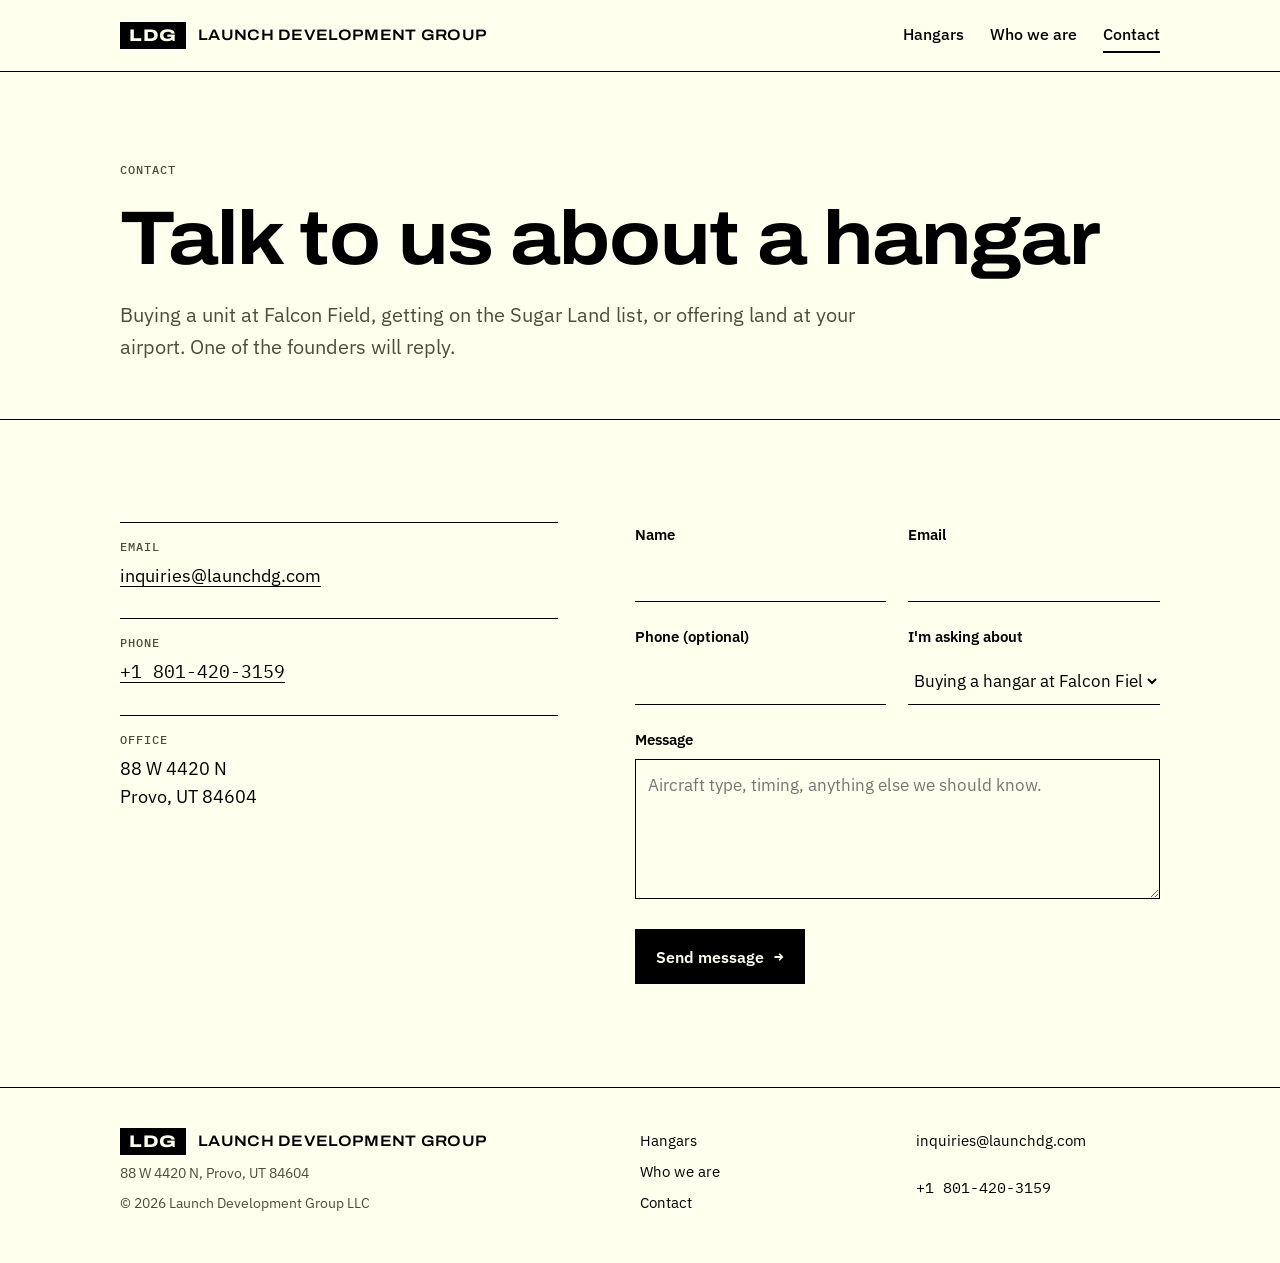
==== contact.html @ 59b8c239 "Build new multi-page launchdg.com site Separate Home, Hangars, Who We Are and Contact pages in LDG's" ====
<!doctype html>
<html lang="en">
<head>
<meta charset="utf-8">
<meta name="viewport" content="width=device-width, initial-scale=1, viewport-fit=cover">
<title>Contact · Launch Development Group</title>
<meta name="description" content="Contact Launch Development Group about buying or leasing a hangar, or about a development at your airport.">
<link rel="preconnect" href="https://fonts.googleapis.com">
<link rel="preconnect" href="https://fonts.gstatic.com" crossorigin>
<link rel="stylesheet" href="https://fonts.googleapis.com/css2?family=Archivo:wdth,wght@100..125,400..800&family=IBM+Plex+Mono:wght@400;500&family=IBM+Plex+Sans:wght@400;500;600&display=swap">
<link rel="stylesheet" href="assets/site.css">
</head>
<body>

<header class="site-header">
  <div class="wrap">
    <a class="brand" href="index.html" aria-label="Launch Development Group, home">
      <span class="brand-mark">LDG</span>
      <span class="brand-name">Launch Development Group</span>
    </a>
    <nav class="site-nav" aria-label="Main">
      <a href="hangars.html">Hangars</a>
      <a href="who-we-are.html">Who we are</a>
      <a href="contact.html" aria-current="page">Contact</a>
    </nav>
  </div>
</header>

<main>
  <section class="page-head">
    <div class="wrap stack">
      <span class="label">Contact</span>
      <h1>Talk to us about a hangar</h1>
      <p class="lede">Buying a unit at Falcon Field, getting on the Sugar Land list, or offering land at your airport. One of the founders will reply.</p>
    </div>
  </section>

  <section class="section">
    <div class="wrap split">
      <div class="contact-list">
        <div>
          <span class="label">Email</span>
          <p><a href="mailto:inquiries@launchdg.com">inquiries@launchdg.com</a></p>
        </div>
        <div>
          <span class="label">Phone</span>
          <p class="num"><a href="tel:+18014203159">+1 801-420-3159</a></p>
        </div>
        <div>
          <span class="label">Office</span>
          <p>88 W 4420 N<br>Provo, UT 84604</p>
        </div>
      </div>

      <form class="form" id="contact-form" novalidate>
        <div class="row-2">
          <div class="field">
            <label for="cf-name">Name</label>
            <input id="cf-name" name="name" autocomplete="name" required>
          </div>
          <div class="field">
            <label for="cf-email">Email</label>
            <input id="cf-email" name="email" type="email" autocomplete="email" required>
          </div>
        </div>
        <div class="row-2">
          <div class="field">
            <label for="cf-phone">Phone (optional)</label>
            <input id="cf-phone" name="phone" type="tel" autocomplete="tel">
          </div>
          <div class="field">
            <label for="cf-topic">I'm asking about</label>
            <select id="cf-topic" name="topic">
              <option>Buying a hangar at Falcon Field</option>
              <option>Sugar Land updates</option>
              <option>Development at my airport</option>
              <option>Investing</option>
              <option>Something else</option>
            </select>
          </div>
        </div>
        <div class="field">
          <label for="cf-msg">Message</label>
          <textarea id="cf-msg" name="message" placeholder="Aircraft type, timing, anything else we should know."></textarea>
        </div>
        <div class="actions">
          <button class="btn" type="submit">Send message <span class="arrow" aria-hidden="true">→</span></button>
        </div>
        <p class="form-msg" id="cf-status" hidden></p>
      </form>
    </div>
  </section>
</main>

<footer class="site-footer">
  <div class="wrap">
    <div class="stack">
      <a class="brand" href="index.html"><span class="brand-mark">LDG</span><span class="brand-name">Launch Development Group</span></a>
      <p class="fine">88 W 4420 N, Provo, UT 84604</p>
      <p class="fine">© 2026 Launch Development Group LLC</p>
    </div>
    <nav aria-label="Footer">
      <a href="hangars.html">Hangars</a>
      <a href="who-we-are.html">Who we are</a>
      <a href="contact.html">Contact</a>
    </nav>
    <div class="stack">
      <p>inquiries@launchdg.com</p>
      <p class="num">+1 801-420-3159</p>
    </div>
  </div>
</footer>

<script>
  // Opens the visitor's email app with the message filled in.
  // Swap for a form service (Formspree, Resend) when one is set up.
  document.getElementById('contact-form').addEventListener('submit', function (e) {
    e.preventDefault();
    var f = e.target, status = document.getElementById('cf-status');
    if (!f.name.value.trim() || !f.email.checkValidity() || !f.email.value) {
      status.textContent = 'Add your name and a valid email address so we can reply.';
      status.hidden = false;
      return;
    }
    var body = [f.message.value, '', f.name.value, f.email.value, f.phone.value].join('\n');
    var href = 'mailto:inquiries@launchdg.com?subject=' + encodeURIComponent(f.topic.value) +
      '&body=' + encodeURIComponent(body);
    status.textContent = 'Your email app should open with this message. If it doesn\'t, write to inquiries@launchdg.com.';
    status.hidden = false;
    window.location.href = href;
  });
</script>
</body>
</html>
---- assets/site.css ----
/* Layout: one 1120px column, left-aligned type, hairline rules between sections,
   black bands for the moments that ask for action. Brand colors are LDG's own
   cream (#FFFFEE) and black; everything else is derived from those two. */
:root {
  --paper: #ffffee;
  --paper-2: #f3f3d9;
  --ink: #000000;
  --ink-2: #4d4c3d;
  --rule: #cfcfb4;
  --display: "Archivo", "Helvetica Neue", Arial, sans-serif;
  --body: "IBM Plex Sans", "Helvetica Neue", Arial, sans-serif;
  --mono: "IBM Plex Mono", ui-monospace, Menlo, Consolas, monospace;
  --wrap: 1120px;
  --gutter: clamp(16px, 4vw, 40px);
  color-scheme: light;
}

*, *::before, *::after { box-sizing: border-box; }
html { -webkit-text-size-adjust: 100%; }
body {
  margin: 0;
  background: var(--paper);
  color: var(--ink);
  font-family: var(--body);
  font-size: 1.0625rem;
  line-height: 1.6;
  -webkit-font-smoothing: antialiased;
}
img, svg { max-width: 100%; display: block; }
a { color: inherit; text-underline-offset: 0.2em; text-decoration-thickness: 1px; }
a:hover { text-decoration-thickness: 2px; }
:focus-visible { outline: 2px solid var(--ink); outline-offset: 3px; }

.wrap { max-width: var(--wrap); margin-inline: auto; padding-inline: var(--gutter); }

/* ---------- type ---------- */
h1, h2, h3 {
  font-family: var(--display);
  font-stretch: 112%;
  font-weight: 700;
  line-height: 1.05;
  letter-spacing: -0.015em;
  margin: 0;
  text-wrap: balance;
}
h1 { font-size: clamp(2.4rem, 6.2vw, 4.75rem); }
h2 { font-size: clamp(1.75rem, 3.6vw, 2.75rem); }
h3 { font-size: 1.25rem; font-stretch: 105%; letter-spacing: 0; }
p { margin: 0; max-width: 62ch; }
.lede { font-size: clamp(1.125rem, 1.6vw, 1.3rem); line-height: 1.55; color: var(--ink-2); }
.label {
  font-family: var(--mono);
  font-size: 0.75rem;
  font-weight: 500;
  letter-spacing: 0.08em;
  text-transform: uppercase;
  color: var(--ink-2);
}
.num { font-family: var(--mono); font-variant-numeric: tabular-nums; }

/* ---------- header ---------- */
.site-header { border-bottom: 1px solid var(--ink); }
.site-header .wrap {
  display: flex; align-items: center; justify-content: space-between;
  gap: 16px 32px; flex-wrap: wrap; padding-block: 18px;
}
.brand { display: flex; align-items: center; gap: 12px; text-decoration: none; }
.brand-mark {
  font-family: var(--display); font-stretch: 125%; font-weight: 800;
  font-size: 1.05rem; letter-spacing: 0.04em;
  background: var(--ink); color: var(--paper);
  padding: 6px 9px 5px; line-height: 1;
}
.brand-name {
  font-family: var(--display); font-stretch: 112%; font-weight: 600;
  font-size: 0.95rem; letter-spacing: 0.02em; text-transform: uppercase;
}
.site-nav { display: flex; gap: 6px 26px; flex-wrap: wrap; }
.site-nav a {
  text-decoration: none; font-weight: 500; font-size: 0.98rem;
  padding-block: 4px; border-bottom: 2px solid transparent;
}
.site-nav a:hover { border-bottom-color: var(--rule); }
.site-nav a[aria-current="page"] { border-bottom-color: var(--ink); }

/* ---------- sections ---------- */
.section { padding-block: clamp(56px, 8vw, 104px); border-bottom: 1px solid var(--rule); }
.section:last-of-type { border-bottom: 0; }
.section-head { display: grid; gap: 14px; margin-bottom: clamp(32px, 4vw, 52px); }
.split {
  display: grid; gap: 40px clamp(32px, 6vw, 88px);
  grid-template-columns: minmax(0, 5fr) minmax(0, 6fr); align-items: start;
}
.split > * { min-width: 0; }
.stack { display: grid; gap: 18px; }

.page-head { padding-block: clamp(48px, 7vw, 88px) clamp(36px, 5vw, 56px); border-bottom: 1px solid var(--ink); }
.page-head .stack { gap: 20px; }

/* ---------- hero ---------- */
.hero { padding-block: clamp(48px, 7vw, 96px) clamp(40px, 5vw, 64px); border-bottom: 1px solid var(--ink); }
.hero .split { align-items: end; grid-template-columns: minmax(0, 1fr) minmax(0, 1fr); }
.hero-copy { display: grid; gap: 24px; }
.actions { display: flex; gap: 12px; flex-wrap: wrap; margin-top: 8px; }

.btn {
  display: inline-flex; align-items: center; gap: 10px;
  font-family: var(--body); font-weight: 600; font-size: 1rem;
  padding: 13px 20px; text-decoration: none; border: 1.5px solid var(--ink);
  background: var(--ink); color: var(--paper); cursor: pointer;
}
.btn:hover { background: var(--paper); color: var(--ink); }
.btn.ghost { background: transparent; color: var(--ink); }
.btn.ghost:hover { background: var(--ink); color: var(--paper); }
.btn .arrow { font-family: var(--mono); }

/* ---------- drawing ---------- */
.drawing { margin: 0; display: grid; gap: 10px; }
.drawing svg { width: 100%; height: auto; }
.drawing svg .ln { stroke: var(--ink); fill: none; stroke-width: 1.5; }
.drawing svg .fl { fill: var(--paper); stroke: var(--ink); stroke-width: 1.5; }
.drawing svg .gl { fill: var(--paper-2); stroke: var(--ink); stroke-width: 1; }
.drawing svg .thin { stroke: var(--ink); stroke-width: 0.75; fill: none; }
.drawing svg .dim { stroke: var(--ink-2); stroke-width: 0.75; fill: none; }
.drawing svg text { font-family: var(--mono); font-size: 11px; fill: var(--ink-2); letter-spacing: 0.04em; }
.drawing figcaption { border-top: 1px solid var(--ink); padding-top: 10px; display: flex; justify-content: space-between; gap: 8px 16px; flex-wrap: wrap; }

/* ---------- airfield board (project list) ---------- */
.board { border-top: 1.5px solid var(--ink); }
.board-row {
  display: grid; align-items: baseline; gap: 6px 28px;
  grid-template-columns: 7.5rem minmax(0, 1fr) minmax(0, 1fr) 13rem;
  padding-block: 22px; border-bottom: 1px solid var(--rule);
  text-decoration: none;
}
a.board-row:hover { background: var(--paper-2); }
.board-row > * { min-width: 0; }
.board-code { font-family: var(--display); font-stretch: 125%; font-weight: 800; font-size: 2rem; line-height: 1; letter-spacing: 0.02em; }
.board-place { font-weight: 600; }
.board-place span { display: block; font-weight: 400; color: var(--ink-2); font-size: 0.95rem; }
.board-scope { color: var(--ink-2); }
.status { font-family: var(--mono); font-size: 0.8rem; letter-spacing: 0.04em; text-transform: uppercase; display: inline-flex; align-items: center; gap: 8px; }
.status::before { content: ""; width: 9px; height: 9px; border: 1.5px solid var(--ink); flex: none; }
.status.done::before { background: var(--ink); }
.status.active::before { background: linear-gradient(90deg, var(--ink) 50%, transparent 50%); }

/* ---------- lists ---------- */
.ticks { list-style: none; margin: 0; padding: 0; border-top: 1px solid var(--ink); counter-reset: tick; }
.ticks li { padding: 14px 0; border-bottom: 1px solid var(--rule); display: grid; grid-template-columns: 2.25rem minmax(0, 1fr); gap: 12px; }
.ticks li { counter-increment: tick; }
.ticks li::before { content: counter(tick, decimal-leading-zero); font-family: var(--mono); font-size: 0.8rem; color: var(--ink-2); padding-top: 0.25em; }
.ticks.plain li { grid-template-columns: minmax(0, 1fr); }
.ticks.plain li::before { content: none; }

.facts { display: grid; gap: 0; border-top: 1px solid var(--ink); }
.facts p { max-width: none; padding-block: 16px; border-bottom: 1px solid var(--rule); }
.facts strong { font-family: var(--mono); font-weight: 500; }

/* ---------- spec sheet ---------- */
.spec { width: 100%; border-collapse: collapse; font-size: 0.98rem; }
.spec th, .spec td { text-align: left; padding: 11px 0; border-bottom: 1px solid var(--rule); vertical-align: top; }
.spec th { font-weight: 400; color: var(--ink-2); width: 46%; padding-right: 16px; }
.spec td { font-family: var(--mono); font-variant-numeric: tabular-nums; font-size: 0.92rem; }
.spec caption { text-align: left; padding-bottom: 12px; border-bottom: 1.5px solid var(--ink); }
.spec-pair { display: grid; grid-template-columns: repeat(2, minmax(0, 1fr)); gap: 40px; }
.note { font-size: 0.9rem; color: var(--ink-2); }

.project { display: grid; gap: 32px; }
.project-meta { display: flex; gap: 10px 28px; flex-wrap: wrap; }

/* ---------- people ---------- */
.people { display: grid; grid-template-columns: repeat(2, minmax(0, 1fr)); gap: 56px 48px; }
.person { display: grid; grid-template-columns: 120px minmax(0, 1fr); gap: 24px; align-items: start; }
.portrait {
  width: 120px; aspect-ratio: 4 / 5; max-width: 100%;
  background: var(--paper-2); border: 1px solid var(--ink);
  display: grid; place-items: center;
  font-family: var(--display); font-stretch: 125%; font-weight: 800; font-size: 1.6rem;
}
.portrait img { width: 100%; height: 100%; object-fit: cover; }
.person .stack { gap: 10px; }
.person h3 { font-size: 1.4rem; }
.partners { display: grid; grid-template-columns: repeat(3, minmax(0, 1fr)); gap: 32px; border-top: 1px solid var(--ink); padding-top: 28px; }
.partners > div { display: grid; gap: 8px; align-content: start; }

/* ---------- band ---------- */
.band { background: var(--ink); color: var(--paper); padding-block: clamp(56px, 7vw, 88px); }
.band .label { color: var(--rule); }
.band .lede { color: var(--rule); }
.band .btn { background: var(--paper); color: var(--ink); border-color: var(--paper); }
.band .btn:hover { background: transparent; color: var(--paper); }
.band-inner { display: flex; justify-content: space-between; align-items: end; gap: 32px; flex-wrap: wrap; }
.band-inner .stack { max-width: 40rem; }

/* ---------- contact ---------- */
.form { display: grid; gap: 22px; }
.field { display: grid; gap: 8px; }
.field label { font-weight: 600; font-size: 0.95rem; }
.field input, .field select, .field textarea {
  font: inherit; color: var(--ink); background: var(--paper);
  border: 0; border-bottom: 1.5px solid var(--ink); padding: 10px 2px; width: 100%; border-radius: 0;
}
.field textarea { min-height: 140px; resize: vertical; border: 1.5px solid var(--ink); padding: 12px; }
.field input:focus, .field select:focus, .field textarea:focus { outline: none; background: var(--paper-2); }
.row-2 { display: grid; grid-template-columns: repeat(2, minmax(0, 1fr)); gap: 22px; }
.form-msg { font-size: 0.95rem; border-left: 3px solid var(--ink); padding: 4px 0 4px 14px; }
.contact-list { display: grid; gap: 28px; }
.contact-list > div { display: grid; gap: 6px; border-top: 1px solid var(--ink); padding-top: 14px; }
.contact-list p { font-size: 1.1rem; }

/* ---------- footer ---------- */
.site-footer { border-top: 1.5px solid var(--ink); padding-block: 40px 48px; font-size: 0.95rem; }
.site-footer .wrap { display: grid; grid-template-columns: 2fr 1fr 1fr; gap: 32px; }
.site-footer .stack { gap: 8px; }
.site-footer nav { display: grid; gap: 6px; }
.site-footer nav a { text-decoration: none; }
.site-footer nav a:hover { text-decoration: underline; }
.fine { color: var(--ink-2); font-size: 0.85rem; }

/* ---------- responsive ---------- */
@media (max-width: 900px) {
  .split, .hero .split { grid-template-columns: minmax(0, 1fr); }
  .board-row { grid-template-columns: 5.5rem minmax(0, 1fr); }
  .board-scope, .board-row .status { grid-column: 2; }
  .people { grid-template-columns: minmax(0, 1fr); }
  .partners { grid-template-columns: minmax(0, 1fr); }
  .spec-pair { grid-template-columns: minmax(0, 1fr); }
  .site-footer .wrap { grid-template-columns: minmax(0, 1fr) minmax(0, 1fr); }
  .site-footer .wrap > :first-child { grid-column: 1 / -1; }
}
@media (max-width: 520px) {
  .brand-name { display: none; }
  .person { grid-template-columns: 88px minmax(0, 1fr); gap: 18px; }
  .portrait { width: 88px; font-size: 1.2rem; }
  .row-2 { grid-template-columns: minmax(0, 1fr); }
  .board-code { font-size: 1.5rem; }
}
@media (prefers-reduced-motion: no-preference) {
  .btn, .site-nav a, a.board-row { transition: background-color .15s, color .15s, border-color .15s; }
}
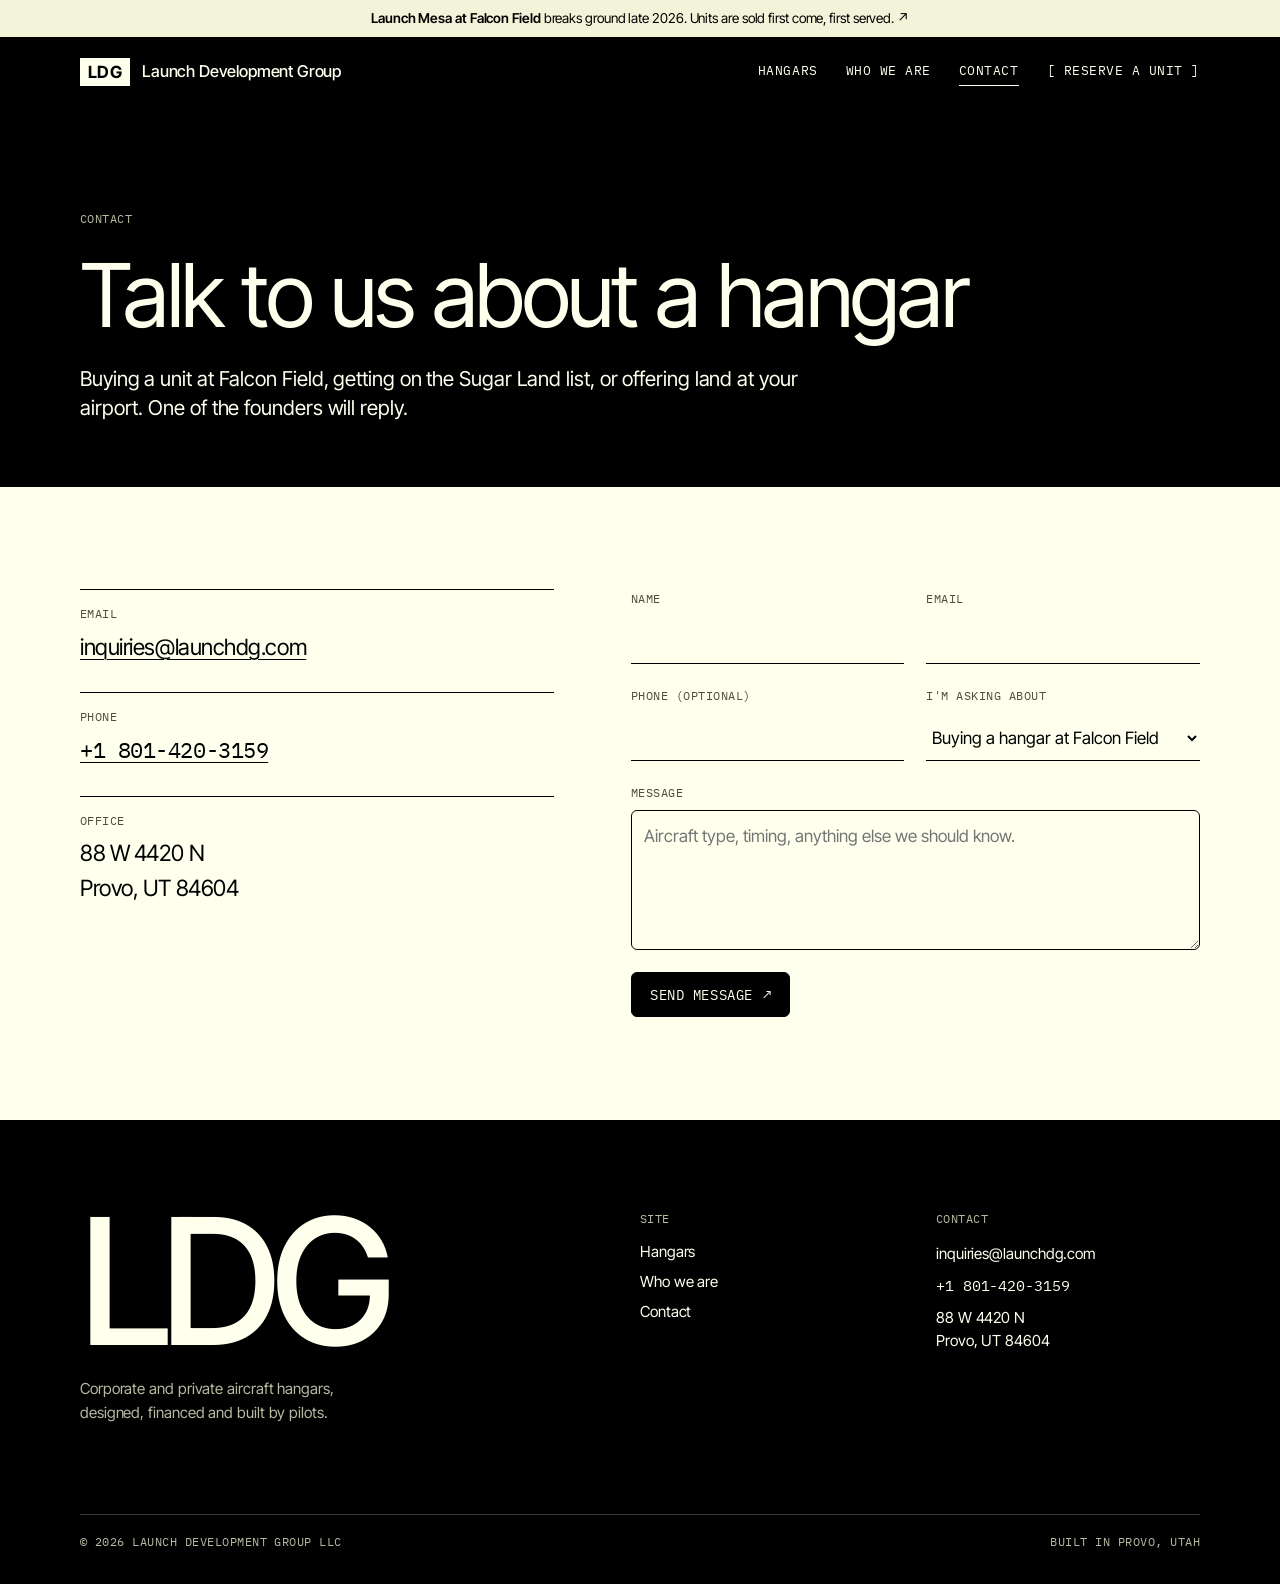
==== commit f0d12e03: "Restyle site after 47g.org's design language Black hero, page heads and footer; light, tightly track" ====
--- a/contact.html
+++ b/contact.html
@@ -7,10 +7,14 @@
 <meta name="description" content="Contact Launch Development Group about buying or leasing a hangar, or about a development at your airport.">
 <link rel="preconnect" href="https://fonts.googleapis.com">
 <link rel="preconnect" href="https://fonts.gstatic.com" crossorigin>
-<link rel="stylesheet" href="https://fonts.googleapis.com/css2?family=Archivo:wdth,wght@100..125,400..800&family=IBM+Plex+Mono:wght@400;500&family=IBM+Plex+Sans:wght@400;500;600&display=swap">
+<link rel="stylesheet" href="https://fonts.googleapis.com/css2?family=IBM+Plex+Mono:wght@400;500&family=Inter+Tight:wght@400;500;600;700&display=swap">
 <link rel="stylesheet" href="assets/site.css">
 </head>
 <body>
+
+<div class="notice">
+  <a href="hangars.html#mesa"><strong>Launch Mesa at Falcon Field</strong> breaks ground late 2026. Units are sold first come, first served. <span aria-hidden="true">↗</span></a>
+</div>
 
 <header class="site-header">
   <div class="wrap">
@@ -22,6 +26,7 @@
       <a href="hangars.html">Hangars</a>
       <a href="who-we-are.html">Who we are</a>
       <a href="contact.html" aria-current="page">Contact</a>
+      <a class="nav-cta" href="contact.html">Reserve a unit</a>
     </nav>
   </div>
 </header>
@@ -84,7 +89,7 @@
           <textarea id="cf-msg" name="message" placeholder="Aircraft type, timing, anything else we should know."></textarea>
         </div>
         <div class="actions">
-          <button class="btn" type="submit">Send message <span class="arrow" aria-hidden="true">→</span></button>
+          <button class="btn" type="submit">Send message <span class="arrow" aria-hidden="true">↗</span></button>
         </div>
         <p class="form-msg" id="cf-status" hidden></p>
       </form>
@@ -94,19 +99,27 @@
 
 <footer class="site-footer">
   <div class="wrap">
-    <div class="stack">
-      <a class="brand" href="index.html"><span class="brand-mark">LDG</span><span class="brand-name">Launch Development Group</span></a>
-      <p class="fine">88 W 4420 N, Provo, UT 84604</p>
-      <p class="fine">© 2026 Launch Development Group LLC</p>
+    <div class="footer-top">
+      <div>
+        <a class="wordmark" href="index.html" aria-label="Launch Development Group, home">LDG</a>
+        <p class="footer-tag">Corporate and private aircraft hangars, designed, financed and built by pilots.</p>
+      </div>
+      <nav aria-label="Footer">
+        <span class="label">Site</span>
+        <a href="hangars.html">Hangars</a>
+        <a href="who-we-are.html">Who we are</a>
+        <a href="contact.html">Contact</a>
+      </nav>
+      <div class="stack">
+        <span class="label">Contact</span>
+        <a href="mailto:inquiries@launchdg.com">inquiries@launchdg.com</a>
+        <a class="num" href="tel:+18014203159">+1 801-420-3159</a>
+        <p>88 W 4420 N<br>Provo, UT 84604</p>
+      </div>
     </div>
-    <nav aria-label="Footer">
-      <a href="hangars.html">Hangars</a>
-      <a href="who-we-are.html">Who we are</a>
-      <a href="contact.html">Contact</a>
-    </nav>
-    <div class="stack">
-      <p>inquiries@launchdg.com</p>
-      <p class="num">+1 801-420-3159</p>
+    <div class="footer-base">
+      <span>© 2026 Launch Development Group LLC</span>
+      <span>Built in Provo, Utah</span>
     </div>
   </div>
 </footer>
--- a/assets/site.css
+++ b/assets/site.css
@@ -1,17 +1,21 @@
-/* Layout: one 1120px column, left-aligned type, hairline rules between sections,
+/* Layout: one 1200px column, left-aligned type, hairline rules between sections,
    black bands for the moments that ask for action. Brand colors are LDG's own
-   cream (#FFFFEE) and black; everything else is derived from those two. */
+   cream (#FFFFEE) and black; everything else is derived from those two.
+   Type and components follow 47g.org: light, tightly tracked grotesk headlines,
+   uppercase mono for navigation, labels and buttons, black hero and footer. */
 :root {
   --paper: #ffffee;
   --paper-2: #f3f3d9;
   --ink: #000000;
   --ink-2: #4d4c3d;
   --rule: #cfcfb4;
-  --display: "Archivo", "Helvetica Neue", Arial, sans-serif;
-  --body: "IBM Plex Sans", "Helvetica Neue", Arial, sans-serif;
+  --night-2: #b9b9a2;
+  --night-rule: #3a3a33;
+  --sans: "Inter Tight", "Helvetica Neue", Arial, sans-serif;
   --mono: "IBM Plex Mono", ui-monospace, Menlo, Consolas, monospace;
-  --wrap: 1120px;
+  --wrap: 1200px;
   --gutter: clamp(16px, 4vw, 40px);
+  --radius: 6px;
   color-scheme: light;
 }
 
@@ -21,72 +25,87 @@
   margin: 0;
   background: var(--paper);
   color: var(--ink);
-  font-family: var(--body);
+  font-family: var(--sans);
   font-size: 1.0625rem;
-  line-height: 1.6;
+  line-height: 1.55;
+  letter-spacing: -0.005em;
   -webkit-font-smoothing: antialiased;
 }
 img, svg { max-width: 100%; display: block; }
 a { color: inherit; text-underline-offset: 0.2em; text-decoration-thickness: 1px; }
 a:hover { text-decoration-thickness: 2px; }
-:focus-visible { outline: 2px solid var(--ink); outline-offset: 3px; }
+:focus-visible { outline: 2px solid currentColor; outline-offset: 3px; }
 
 .wrap { max-width: var(--wrap); margin-inline: auto; padding-inline: var(--gutter); }
 
 /* ---------- type ---------- */
 h1, h2, h3 {
-  font-family: var(--display);
-  font-stretch: 112%;
-  font-weight: 700;
-  line-height: 1.05;
-  letter-spacing: -0.015em;
+  font-family: var(--sans);
+  font-weight: 400;
+  line-height: 1.04;
+  letter-spacing: -0.03em;
   margin: 0;
   text-wrap: balance;
 }
-h1 { font-size: clamp(2.4rem, 6.2vw, 4.75rem); }
-h2 { font-size: clamp(1.75rem, 3.6vw, 2.75rem); }
-h3 { font-size: 1.25rem; font-stretch: 105%; letter-spacing: 0; }
+h1 { font-size: clamp(2.6rem, 7vw, 5.5rem); }
+h2 { font-size: clamp(2rem, 4.4vw, 3.75rem); }
+h3 { font-size: 1.5rem; letter-spacing: -0.02em; line-height: 1.15; }
 p { margin: 0; max-width: 62ch; }
-.lede { font-size: clamp(1.125rem, 1.6vw, 1.3rem); line-height: 1.55; color: var(--ink-2); }
+.lede { font-size: clamp(1.125rem, 1.6vw, 1.3rem); line-height: 1.45; color: var(--ink-2); }
 .label {
   font-family: var(--mono);
-  font-size: 0.75rem;
-  font-weight: 500;
-  letter-spacing: 0.08em;
+  font-size: 0.78rem;
+  font-weight: 400;
+  letter-spacing: 0.04em;
   text-transform: uppercase;
   color: var(--ink-2);
 }
 .num { font-family: var(--mono); font-variant-numeric: tabular-nums; }
 
+/* ---------- announcement bar ---------- */
+.notice {
+  background: var(--paper-2); color: var(--ink);
+  font-size: 0.85rem; text-align: center; padding: 8px var(--gutter);
+}
+.notice a { text-decoration: none; }
+.notice a:hover { text-decoration: underline; }
+.notice strong { font-weight: 600; }
+
 /* ---------- header ---------- */
-.site-header { border-bottom: 1px solid var(--ink); }
+.site-header { background: var(--ink); color: var(--paper); }
 .site-header .wrap {
   display: flex; align-items: center; justify-content: space-between;
-  gap: 16px 32px; flex-wrap: wrap; padding-block: 18px;
+  gap: 14px 32px; flex-wrap: wrap; padding-block: 20px;
 }
 .brand { display: flex; align-items: center; gap: 12px; text-decoration: none; }
 .brand-mark {
-  font-family: var(--display); font-stretch: 125%; font-weight: 800;
-  font-size: 1.05rem; letter-spacing: 0.04em;
-  background: var(--ink); color: var(--paper);
-  padding: 6px 9px 5px; line-height: 1;
-}
-.brand-name {
-  font-family: var(--display); font-stretch: 112%; font-weight: 600;
-  font-size: 0.95rem; letter-spacing: 0.02em; text-transform: uppercase;
-}
-.site-nav { display: flex; gap: 6px 26px; flex-wrap: wrap; }
+  font-family: var(--sans); font-weight: 700;
+  font-size: 1.05rem; letter-spacing: 0.02em;
+  background: var(--paper); color: var(--ink);
+  padding: 6px 8px 5px; line-height: 1;
+}
+.brand-name { font-weight: 500; font-size: 1.02rem; letter-spacing: -0.01em; }
+.site-nav { display: flex; align-items: center; gap: 8px 28px; flex-wrap: wrap; }
 .site-nav a {
-  text-decoration: none; font-weight: 500; font-size: 0.98rem;
-  padding-block: 4px; border-bottom: 2px solid transparent;
-}
-.site-nav a:hover { border-bottom-color: var(--rule); }
-.site-nav a[aria-current="page"] { border-bottom-color: var(--ink); }
+  font-family: var(--mono); font-size: 0.82rem; letter-spacing: 0.04em; text-transform: uppercase;
+  text-decoration: none; padding-block: 4px; border-bottom: 1px solid transparent;
+}
+.site-nav a:hover { border-bottom-color: var(--night-2); }
+.site-nav a[aria-current="page"] { border-bottom-color: var(--paper); }
+.site-nav .nav-cta::before { content: "[\00a0"; }
+.site-nav .nav-cta::after { content: "\00a0]"; }
+.site-nav .nav-cta:hover { border-bottom-color: transparent; color: var(--night-2); }
 
 /* ---------- sections ---------- */
-.section { padding-block: clamp(56px, 8vw, 104px); border-bottom: 1px solid var(--rule); }
-.section:last-of-type { border-bottom: 0; }
-.section-head { display: grid; gap: 14px; margin-bottom: clamp(32px, 4vw, 52px); }
+.section { padding-block: clamp(56px, 8vw, 112px); }
+.section + .section { border-top: 1px solid var(--rule); }
+.section-head {
+  display: grid; grid-template-columns: minmax(0, 5fr) minmax(0, 7fr); gap: 16px clamp(32px, 6vw, 88px);
+  align-items: end; margin-bottom: clamp(32px, 4vw, 52px);
+}
+.section-head > * { min-width: 0; }
+.section-head .label { grid-column: 1 / -1; }
+.section-head .lede { color: var(--ink); }
 .split {
   display: grid; gap: 40px clamp(32px, 6vw, 88px);
   grid-template-columns: minmax(0, 5fr) minmax(0, 6fr); align-items: start;
@@ -94,25 +113,38 @@
 .split > * { min-width: 0; }
 .stack { display: grid; gap: 18px; }
 
-.page-head { padding-block: clamp(48px, 7vw, 88px) clamp(36px, 5vw, 56px); border-bottom: 1px solid var(--ink); }
-.page-head .stack { gap: 20px; }
+.page-head { padding-block: clamp(56px, 8vw, 112px) clamp(40px, 5vw, 64px); background: var(--ink); color: var(--paper); }
+.page-head .stack { gap: 22px; }
+.page-head .label, .page-head .lede, .page-head p { color: var(--night-2); }
+.page-head .lede { color: var(--paper); }
 
 /* ---------- hero ---------- */
-.hero { padding-block: clamp(48px, 7vw, 96px) clamp(40px, 5vw, 64px); border-bottom: 1px solid var(--ink); }
-.hero .split { align-items: end; grid-template-columns: minmax(0, 1fr) minmax(0, 1fr); }
-.hero-copy { display: grid; gap: 24px; }
-.actions { display: flex; gap: 12px; flex-wrap: wrap; margin-top: 8px; }
+.hero { background: var(--ink); color: var(--paper); padding-block: clamp(56px, 9vw, 128px) clamp(40px, 5vw, 72px); overflow: hidden; }
+.hero .wrap { display: grid; gap: clamp(40px, 6vw, 80px); }
+.hero h1 { font-size: clamp(2.8rem, 8vw, 6.5rem); max-width: 14ch; }
+.hero-title { display: grid; gap: 22px; }
+.hero-copy { display: grid; gap: 28px; }
+.hero-row { display: grid; grid-template-columns: minmax(0, 5fr) minmax(0, 7fr); gap: 32px clamp(32px, 6vw, 88px); align-items: end; }
+.hero-row > * { min-width: 0; }
+.hero .label { color: var(--night-2); }
+.hero .lede { color: var(--paper); }
+.actions { display: flex; gap: 12px; flex-wrap: wrap; }
 
 .btn {
   display: inline-flex; align-items: center; gap: 10px;
-  font-family: var(--body); font-weight: 600; font-size: 1rem;
-  padding: 13px 20px; text-decoration: none; border: 1.5px solid var(--ink);
+  font-family: var(--mono); font-weight: 400; font-size: 0.9rem; letter-spacing: 0.04em; text-transform: uppercase;
+  padding: 12px 18px; text-decoration: none; border: 1px solid var(--ink); border-radius: var(--radius);
   background: var(--ink); color: var(--paper); cursor: pointer;
 }
 .btn:hover { background: var(--paper); color: var(--ink); }
 .btn.ghost { background: transparent; color: var(--ink); }
 .btn.ghost:hover { background: var(--ink); color: var(--paper); }
 .btn .arrow { font-family: var(--mono); }
+/* On black: the primary button flips to cream. */
+.on-dark .btn, .hero .btn, .band .btn { background: var(--paper); color: var(--ink); border-color: var(--paper); }
+.on-dark .btn:hover, .hero .btn:hover, .band .btn:hover { background: transparent; color: var(--paper); }
+.hero .btn.ghost { background: transparent; color: var(--paper); border-color: var(--night-2); }
+.hero .btn.ghost:hover { background: var(--paper); color: var(--ink); border-color: var(--paper); }
 
 /* ---------- drawing ---------- */
 .drawing { margin: 0; display: grid; gap: 10px; }
@@ -124,25 +156,40 @@
 .drawing svg .dim { stroke: var(--ink-2); stroke-width: 0.75; fill: none; }
 .drawing svg text { font-family: var(--mono); font-size: 11px; fill: var(--ink-2); letter-spacing: 0.04em; }
 .drawing figcaption { border-top: 1px solid var(--ink); padding-top: 10px; display: flex; justify-content: space-between; gap: 8px 16px; flex-wrap: wrap; }
+/* Line drawing on black, like a blueprint negative. */
+.hero .drawing svg .ln, .hero .drawing svg .thin { stroke: var(--paper); }
+.hero .drawing svg .fl { fill: var(--ink); stroke: var(--paper); }
+.hero .drawing svg .gl { fill: #1b1b17; stroke: var(--paper); }
+.hero .drawing svg .dim { stroke: var(--night-2); }
+.hero .drawing svg text { fill: var(--night-2); }
+.hero .drawing figcaption { border-top-color: var(--night-rule); }
 
 /* ---------- airfield board (project list) ---------- */
-.board { border-top: 1.5px solid var(--ink); }
+.board { border-top: 1px solid var(--ink); }
 .board-row {
   display: grid; align-items: baseline; gap: 6px 28px;
   grid-template-columns: 7.5rem minmax(0, 1fr) minmax(0, 1fr) 13rem;
-  padding-block: 22px; border-bottom: 1px solid var(--rule);
+  padding-block: 24px; border-bottom: 1px solid var(--rule);
   text-decoration: none;
 }
 a.board-row:hover { background: var(--paper-2); }
 .board-row > * { min-width: 0; }
-.board-code { font-family: var(--display); font-stretch: 125%; font-weight: 800; font-size: 2rem; line-height: 1; letter-spacing: 0.02em; }
-.board-place { font-weight: 600; }
+.board-code { font-family: var(--sans); font-weight: 400; font-size: 2.4rem; line-height: 1; letter-spacing: -0.03em; }
+.board-place { font-weight: 500; font-size: 1.15rem; letter-spacing: -0.01em; }
 .board-place span { display: block; font-weight: 400; color: var(--ink-2); font-size: 0.95rem; }
 .board-scope { color: var(--ink-2); }
-.status { font-family: var(--mono); font-size: 0.8rem; letter-spacing: 0.04em; text-transform: uppercase; display: inline-flex; align-items: center; gap: 8px; }
-.status::before { content: ""; width: 9px; height: 9px; border: 1.5px solid var(--ink); flex: none; }
-.status.done::before { background: var(--ink); }
-.status.active::before { background: linear-gradient(90deg, var(--ink) 50%, transparent 50%); }
+.status { font-family: var(--mono); font-size: 0.78rem; letter-spacing: 0.04em; text-transform: uppercase; display: inline-flex; align-items: center; gap: 8px; }
+.status::before { content: ""; width: 9px; height: 9px; border: 1px solid currentColor; border-radius: 50%; flex: none; }
+.status.done::before { background: currentColor; }
+.status.active::before { background: linear-gradient(90deg, currentColor 50%, transparent 50%); }
+
+/* ---------- capabilities (black, four columns with top rules) ---------- */
+.dark { background: var(--ink); color: var(--paper); }
+.dark .label, .dark .note { color: var(--night-2); }
+.dark .section-head .lede { color: var(--paper); }
+.cols { display: grid; grid-template-columns: repeat(3, minmax(0, 1fr)); gap: 32px; }
+.cols > div { display: grid; gap: 12px; align-content: start; border-top: 1px solid currentColor; padding-top: 16px; }
+.dark .cols p { color: var(--night-2); }
 
 /* ---------- lists ---------- */
 .ticks { list-style: none; margin: 0; padding: 0; border-top: 1px solid var(--ink); counter-reset: tick; }
@@ -152,88 +199,107 @@
 .ticks.plain li { grid-template-columns: minmax(0, 1fr); }
 .ticks.plain li::before { content: none; }
 
-.facts { display: grid; gap: 0; border-top: 1px solid var(--ink); }
-.facts p { max-width: none; padding-block: 16px; border-bottom: 1px solid var(--rule); }
-.facts strong { font-family: var(--mono); font-weight: 500; }
+/* ---------- stats in rings ---------- */
+.rings { display: grid; grid-template-columns: repeat(3, minmax(0, 1fr)); gap: 28px; }
+.ring { display: grid; gap: 14px; justify-items: center; text-align: center; align-content: start; }
+.ring strong {
+  width: min(100%, 9.5rem); aspect-ratio: 1; border: 1px solid var(--ink); border-radius: 50%;
+  display: grid; place-items: center;
+  font-family: var(--sans); font-weight: 400; font-size: clamp(1.4rem, 2.6vw, 1.9rem); letter-spacing: -0.02em;
+}
+.ring span { font-size: 0.92rem; color: var(--ink-2); max-width: 18ch; }
 
 /* ---------- spec sheet ---------- */
 .spec { width: 100%; border-collapse: collapse; font-size: 0.98rem; }
 .spec th, .spec td { text-align: left; padding: 11px 0; border-bottom: 1px solid var(--rule); vertical-align: top; }
 .spec th { font-weight: 400; color: var(--ink-2); width: 46%; padding-right: 16px; }
-.spec td { font-family: var(--mono); font-variant-numeric: tabular-nums; font-size: 0.92rem; }
-.spec caption { text-align: left; padding-bottom: 12px; border-bottom: 1.5px solid var(--ink); }
-.spec-pair { display: grid; grid-template-columns: repeat(2, minmax(0, 1fr)); gap: 40px; }
+.spec td { font-family: var(--mono); font-variant-numeric: tabular-nums; font-size: 0.9rem; }
+.spec caption { text-align: left; padding-bottom: 12px; border-bottom: 1px solid var(--ink); }
+.spec-pair { display: grid; grid-template-columns: repeat(2, minmax(0, 1fr)); gap: 40px; align-items: start; }
 .note { font-size: 0.9rem; color: var(--ink-2); }
 
-.project { display: grid; gap: 32px; }
+.project { display: grid; gap: 40px; }
 .project-meta { display: flex; gap: 10px 28px; flex-wrap: wrap; }
 
 /* ---------- people ---------- */
 .people { display: grid; grid-template-columns: repeat(2, minmax(0, 1fr)); gap: 56px 48px; }
-.person { display: grid; grid-template-columns: 120px minmax(0, 1fr); gap: 24px; align-items: start; }
+.person { display: grid; grid-template-columns: 120px minmax(0, 1fr); gap: 24px; align-items: start; border-top: 1px solid var(--ink); padding-top: 24px; }
 .portrait {
   width: 120px; aspect-ratio: 4 / 5; max-width: 100%;
-  background: var(--paper-2); border: 1px solid var(--ink);
+  background: var(--ink); color: var(--paper); border-radius: var(--radius); overflow: hidden;
   display: grid; place-items: center;
-  font-family: var(--display); font-stretch: 125%; font-weight: 800; font-size: 1.6rem;
-}
-.portrait img { width: 100%; height: 100%; object-fit: cover; }
+  font-family: var(--sans); font-weight: 400; font-size: 1.8rem; letter-spacing: -0.02em;
+}
+.portrait img { width: 100%; height: 100%; object-fit: cover; filter: grayscale(1); }
 .person .stack { gap: 10px; }
-.person h3 { font-size: 1.4rem; }
-.partners { display: grid; grid-template-columns: repeat(3, minmax(0, 1fr)); gap: 32px; border-top: 1px solid var(--ink); padding-top: 28px; }
-.partners > div { display: grid; gap: 8px; align-content: start; }
+.person h3 { font-size: 1.6rem; }
+.partners { display: grid; grid-template-columns: repeat(3, minmax(0, 1fr)); gap: 32px; }
+.partners > div { display: grid; gap: 10px; align-content: start; border-top: 1px solid var(--ink); padding-top: 16px; }
 
 /* ---------- band ---------- */
-.band { background: var(--ink); color: var(--paper); padding-block: clamp(56px, 7vw, 88px); }
-.band .label { color: var(--rule); }
-.band .lede { color: var(--rule); }
-.band .btn { background: var(--paper); color: var(--ink); border-color: var(--paper); }
-.band .btn:hover { background: transparent; color: var(--paper); }
+.band { background: var(--ink); color: var(--paper); padding-block: clamp(56px, 7vw, 96px); border-bottom: 1px solid var(--night-rule); }
+.band .label { color: var(--night-2); }
+.band .lede { color: var(--night-2); }
 .band-inner { display: flex; justify-content: space-between; align-items: end; gap: 32px; flex-wrap: wrap; }
-.band-inner .stack { max-width: 40rem; }
+.band-inner .stack { max-width: 44rem; }
 
 /* ---------- contact ---------- */
 .form { display: grid; gap: 22px; }
 .field { display: grid; gap: 8px; }
-.field label { font-weight: 600; font-size: 0.95rem; }
+.field label { font-family: var(--mono); font-size: 0.78rem; letter-spacing: 0.04em; text-transform: uppercase; color: var(--ink-2); }
 .field input, .field select, .field textarea {
   font: inherit; color: var(--ink); background: var(--paper);
-  border: 0; border-bottom: 1.5px solid var(--ink); padding: 10px 2px; width: 100%; border-radius: 0;
-}
-.field textarea { min-height: 140px; resize: vertical; border: 1.5px solid var(--ink); padding: 12px; }
+  border: 0; border-bottom: 1px solid var(--ink); padding: 10px 2px; width: 100%; border-radius: 0;
+}
+.field textarea { min-height: 140px; resize: vertical; border: 1px solid var(--ink); border-radius: var(--radius); padding: 12px; }
 .field input:focus, .field select:focus, .field textarea:focus { outline: none; background: var(--paper-2); }
 .row-2 { display: grid; grid-template-columns: repeat(2, minmax(0, 1fr)); gap: 22px; }
-.form-msg { font-size: 0.95rem; border-left: 3px solid var(--ink); padding: 4px 0 4px 14px; }
+.form-msg { font-size: 0.95rem; border-left: 2px solid var(--ink); padding: 4px 0 4px 14px; }
 .contact-list { display: grid; gap: 28px; }
 .contact-list > div { display: grid; gap: 6px; border-top: 1px solid var(--ink); padding-top: 14px; }
-.contact-list p { font-size: 1.1rem; }
+.contact-list p { font-size: 1.4rem; letter-spacing: -0.02em; }
 
 /* ---------- footer ---------- */
-.site-footer { border-top: 1.5px solid var(--ink); padding-block: 40px 48px; font-size: 0.95rem; }
-.site-footer .wrap { display: grid; grid-template-columns: 2fr 1fr 1fr; gap: 32px; }
+.site-footer { background: var(--ink); color: var(--paper); padding-block: clamp(56px, 7vw, 96px) 32px; font-size: 0.95rem; }
+.footer-top { display: grid; grid-template-columns: minmax(0, 2fr) minmax(0, 1fr) minmax(0, 1fr); gap: 40px 32px; align-items: start; }
+.footer-top > * { min-width: 0; }
+.wordmark {
+  display: block; text-decoration: none; font-family: var(--sans); font-weight: 500;
+  font-size: clamp(5rem, 16vw, 11rem); line-height: 0.82; letter-spacing: -0.06em;
+}
 .site-footer .stack { gap: 8px; }
+.site-footer .label { color: var(--night-2); margin-bottom: 6px; }
 .site-footer nav { display: grid; gap: 6px; }
-.site-footer nav a { text-decoration: none; }
-.site-footer nav a:hover { text-decoration: underline; }
+.site-footer nav a, .site-footer .stack a { text-decoration: none; }
+.site-footer nav a:hover, .site-footer .stack a:hover { text-decoration: underline; }
+.footer-tag { color: var(--night-2); max-width: 30ch; margin-top: 24px; }
+.footer-base {
+  display: flex; justify-content: space-between; gap: 8px 24px; flex-wrap: wrap;
+  margin-top: clamp(48px, 7vw, 96px); padding-top: 18px; border-top: 1px solid var(--night-rule);
+  font-family: var(--mono); font-size: 0.75rem; letter-spacing: 0.04em; text-transform: uppercase; color: var(--night-2);
+}
 .fine { color: var(--ink-2); font-size: 0.85rem; }
 
 /* ---------- responsive ---------- */
 @media (max-width: 900px) {
-  .split, .hero .split { grid-template-columns: minmax(0, 1fr); }
+  .split, .hero-row, .section-head { grid-template-columns: minmax(0, 1fr); }
   .board-row { grid-template-columns: 5.5rem minmax(0, 1fr); }
   .board-scope, .board-row .status { grid-column: 2; }
   .people { grid-template-columns: minmax(0, 1fr); }
-  .partners { grid-template-columns: minmax(0, 1fr); }
+  .partners, .cols { grid-template-columns: minmax(0, 1fr); }
   .spec-pair { grid-template-columns: minmax(0, 1fr); }
-  .site-footer .wrap { grid-template-columns: minmax(0, 1fr) minmax(0, 1fr); }
-  .site-footer .wrap > :first-child { grid-column: 1 / -1; }
+  .footer-top { grid-template-columns: minmax(0, 1fr) minmax(0, 1fr); }
+  .footer-top > :first-child { grid-column: 1 / -1; }
 }
 @media (max-width: 520px) {
   .brand-name { display: none; }
+  .site-nav { gap: 8px 18px; }
   .person { grid-template-columns: 88px minmax(0, 1fr); gap: 18px; }
-  .portrait { width: 88px; font-size: 1.2rem; }
+  .portrait { width: 88px; font-size: 1.3rem; }
   .row-2 { grid-template-columns: minmax(0, 1fr); }
-  .board-code { font-size: 1.5rem; }
+  .board-code { font-size: 1.8rem; }
+  .rings { gap: 14px; }
+  .ring span { font-size: 0.8rem; }
 }
 @media (prefers-reduced-motion: no-preference) {
   .btn, .site-nav a, a.board-row { transition: background-color .15s, color .15s, border-color .15s; }
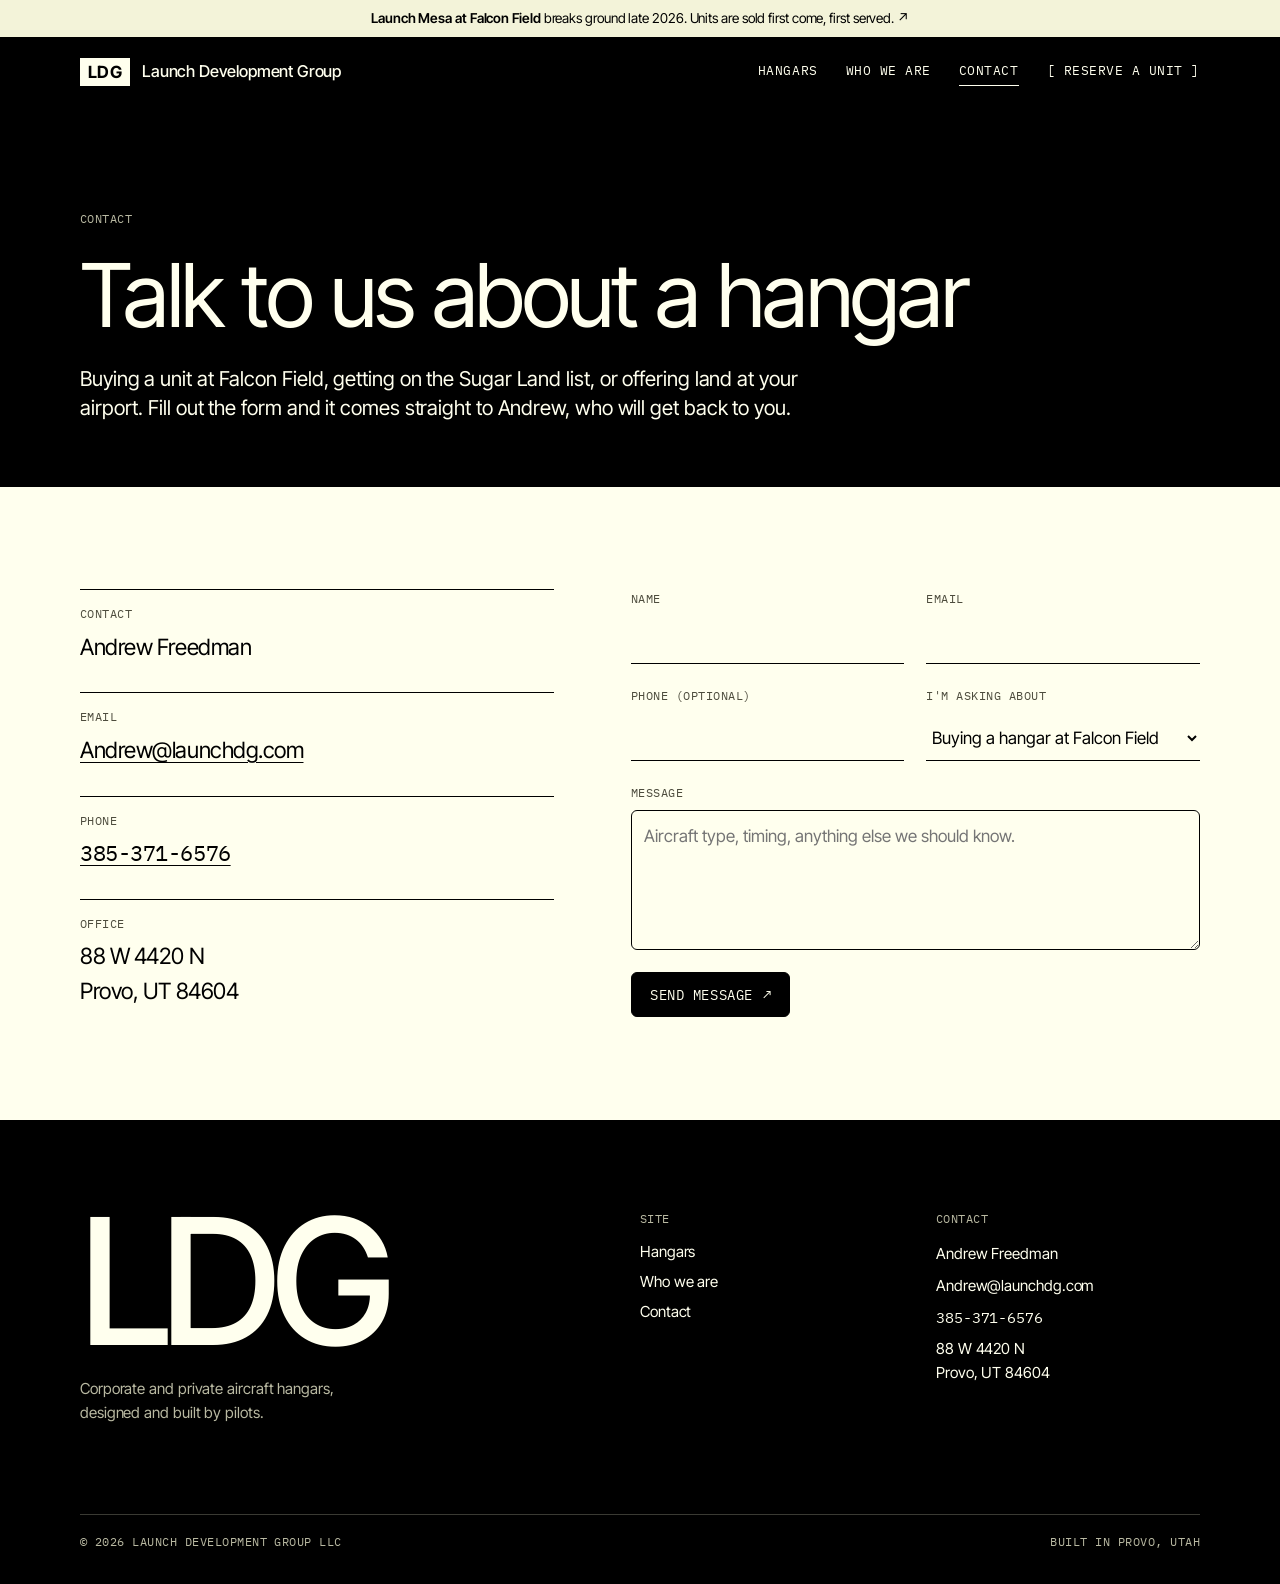
==== commit 221dd903: "Add scroll-driven hangar drawing, contact form email, Andrew's details - Home: drop the finance and " ====
--- a/contact.html
+++ b/contact.html
@@ -36,7 +36,7 @@
     <div class="wrap stack">
       <span class="label">Contact</span>
       <h1>Talk to us about a hangar</h1>
-      <p class="lede">Buying a unit at Falcon Field, getting on the Sugar Land list, or offering land at your airport. One of the founders will reply.</p>
+      <p class="lede">Buying a unit at Falcon Field, getting on the Sugar Land list, or offering land at your airport. Fill out the form and it comes straight to Andrew, who will get back to you.</p>
     </div>
   </section>
 
@@ -44,12 +44,16 @@
     <div class="wrap split">
       <div class="contact-list">
         <div>
+          <span class="label">Contact</span>
+          <p>Andrew Freedman</p>
+        </div>
+        <div>
           <span class="label">Email</span>
-          <p><a href="mailto:inquiries@launchdg.com">inquiries@launchdg.com</a></p>
+          <p><a href="mailto:Andrew@launchdg.com">Andrew@launchdg.com</a></p>
         </div>
         <div>
           <span class="label">Phone</span>
-          <p class="num"><a href="tel:+18014203159">+1 801-420-3159</a></p>
+          <p class="num"><a href="tel:+13853716576">385-371-6576</a></p>
         </div>
         <div>
           <span class="label">Office</span>
@@ -57,7 +61,12 @@
         </div>
       </div>
 
-      <form class="form" id="contact-form" novalidate>
+      <form class="form" id="contact-form" action="https://formsubmit.co/andrew@launchdg.com" method="POST" novalidate>
+        <input type="hidden" name="_subject" value="New inquiry from launchdg.com">
+        <input type="hidden" name="_template" value="table">
+        <input type="hidden" name="_captcha" value="false">
+        <!-- Spam trap: people never see this field, bots fill it in. -->
+        <input class="trap" type="text" name="_honey" tabindex="-1" autocomplete="off" aria-hidden="true">
         <div class="row-2">
           <div class="field">
             <label for="cf-name">Name</label>
@@ -86,7 +95,7 @@
         </div>
         <div class="field">
           <label for="cf-msg">Message</label>
-          <textarea id="cf-msg" name="message" placeholder="Aircraft type, timing, anything else we should know."></textarea>
+          <textarea id="cf-msg" name="message" required placeholder="Aircraft type, timing, anything else we should know."></textarea>
         </div>
         <div class="actions">
           <button class="btn" type="submit">Send message <span class="arrow" aria-hidden="true">↗</span></button>
@@ -102,7 +111,7 @@
     <div class="footer-top">
       <div>
         <a class="wordmark" href="index.html" aria-label="Launch Development Group, home">LDG</a>
-        <p class="footer-tag">Corporate and private aircraft hangars, designed, financed and built by pilots.</p>
+        <p class="footer-tag">Corporate and private aircraft hangars, designed and built by pilots.</p>
       </div>
       <nav aria-label="Footer">
         <span class="label">Site</span>
@@ -112,8 +121,9 @@
       </nav>
       <div class="stack">
         <span class="label">Contact</span>
-        <a href="mailto:inquiries@launchdg.com">inquiries@launchdg.com</a>
-        <a class="num" href="tel:+18014203159">+1 801-420-3159</a>
+        <p>Andrew Freedman</p>
+        <a href="mailto:Andrew@launchdg.com">Andrew@launchdg.com</a>
+        <a class="num" href="tel:+13853716576">385-371-6576</a>
         <p>88 W 4420 N<br>Provo, UT 84604</p>
       </div>
     </div>
@@ -125,22 +135,35 @@
 </footer>
 
 <script>
-  // Opens the visitor's email app with the message filled in.
-  // Swap for a form service (Formspree, Resend) when one is set up.
-  document.getElementById('contact-form').addEventListener('submit', function (e) {
+  // Sends the form to Andrew@launchdg.com through FormSubmit (formsubmit.co),
+  // which emails each submission. Without JS the form posts there directly.
+  var form = document.getElementById('contact-form');
+  form.addEventListener('submit', function (e) {
     e.preventDefault();
-    var f = e.target, status = document.getElementById('cf-status');
-    if (!f.name.value.trim() || !f.email.checkValidity() || !f.email.value) {
-      status.textContent = 'Add your name and a valid email address so we can reply.';
-      status.hidden = false;
+    var f = e.target, status = document.getElementById('cf-status'), btn = f.querySelector('button');
+    function say(msg) { status.textContent = msg; status.hidden = false; }
+    if (!f.name.value.trim() || !f.email.value || !f.email.checkValidity() || !f.message.value.trim()) {
+      say('Add your name, a valid email address and a message so we can reply.');
       return;
     }
-    var body = [f.message.value, '', f.name.value, f.email.value, f.phone.value].join('\n');
-    var href = 'mailto:inquiries@launchdg.com?subject=' + encodeURIComponent(f.topic.value) +
-      '&body=' + encodeURIComponent(body);
-    status.textContent = 'Your email app should open with this message. If it doesn\'t, write to inquiries@launchdg.com.';
-    status.hidden = false;
-    window.location.href = href;
+    f._subject.value = 'launchdg.com: ' + f.topic.value + ' (' + f.name.value.trim() + ')';
+    btn.disabled = true;
+    say('Sending…');
+    fetch('https://formsubmit.co/ajax/andrew@launchdg.com', {
+      method: 'POST',
+      headers: { 'Accept': 'application/json' },
+      body: new FormData(f)
+    })
+      .then(function (r) { return r.json(); })
+      .then(function (data) {
+        if (String(data.success) !== 'true') throw new Error(data.message || 'Not sent');
+        f.reset();
+        say('Thanks. Your message is on its way to Andrew, and he will reply to the email you gave.');
+      })
+      .catch(function () {
+        say('Something went wrong and your message was not sent. Please email Andrew@launchdg.com or call 385-371-6576.');
+      })
+      .then(function () { btn.disabled = false; });
   });
 </script>
 </body>
--- a/assets/site.css
+++ b/assets/site.css
@@ -157,12 +157,44 @@
 .drawing svg text { font-family: var(--mono); font-size: 11px; fill: var(--ink-2); letter-spacing: 0.04em; }
 .drawing figcaption { border-top: 1px solid var(--ink); padding-top: 10px; display: flex; justify-content: space-between; gap: 8px 16px; flex-wrap: wrap; }
 /* Line drawing on black, like a blueprint negative. */
-.hero .drawing svg .ln, .hero .drawing svg .thin { stroke: var(--paper); }
-.hero .drawing svg .fl { fill: var(--ink); stroke: var(--paper); }
-.hero .drawing svg .gl { fill: #1b1b17; stroke: var(--paper); }
-.hero .drawing svg .dim { stroke: var(--night-2); }
-.hero .drawing svg text { fill: var(--night-2); }
-.hero .drawing figcaption { border-top-color: var(--night-rule); }
+.scrolly .drawing svg .ln, .scrolly .drawing svg .thin { stroke: var(--paper); }
+.scrolly .drawing svg .fl { fill: var(--ink); stroke: var(--paper); }
+.scrolly .drawing svg .gl { fill: #1b1b17; stroke: var(--paper); }
+.scrolly .drawing svg .dim { stroke: var(--night-2); }
+.scrolly .drawing svg text { fill: var(--night-2); }
+.scrolly .drawing figcaption { border-top-color: var(--night-rule); }
+
+/* ---------- scroll-driven building (home) ---------- */
+/* Static by default: everything drawn, all steps listed. scrolly.js adds
+   .is-live, which makes the track tall and pins the stage while it plays. */
+.scrolly { background: var(--ink); color: var(--paper); padding-top: clamp(56px, 8vw, 112px); }
+.scrolly .label { color: var(--night-2); }
+.scrolly .section-head .lede { color: var(--paper); }
+.scrolly-stage { padding-block: 0 clamp(56px, 8vw, 112px); }
+.scrolly-grid { display: grid; grid-template-columns: minmax(0, 4fr) minmax(0, 7fr); gap: 32px clamp(32px, 6vw, 88px); align-items: center; }
+.scrolly-grid > * { min-width: 0; }
+.scrolly-steps ol { list-style: none; margin: 0; padding: 0; display: grid; gap: 0; }
+.scrolly-steps li { display: grid; gap: 8px; padding-block: 18px; border-top: 1px solid var(--night-rule); }
+.scrolly-steps li p { color: var(--night-2); }
+.scrolly-count { display: none; margin-bottom: 18px; }
+.scrolly-bar { height: 1px; background: var(--night-rule); margin-top: 14px; display: none; }
+.scrolly-bar span { display: block; height: 100%; background: var(--paper); transform-origin: left; transform: scaleX(0); }
+
+.scrolly.is-live .scrolly-track { height: 420vh; }
+.scrolly.is-live .scrolly-stage {
+  position: sticky; top: 0; height: 100vh; height: 100svh;
+  display: grid; align-items: center; padding-block: 24px;
+}
+.scrolly.is-live .scrolly-count, .scrolly.is-live .scrolly-bar { display: block; }
+.scrolly.is-live .scrolly-steps li { opacity: 0.3; transition: opacity .3s; }
+.scrolly.is-live .scrolly-steps li.is-on { opacity: 1; }
+.scrolly.is-live [pathLength] { stroke-dasharray: 1 1; stroke-dashoffset: 1; }
+.scrolly.is-live .fade { opacity: 0; }
+.scrolly-art svg { max-height: 68vh; }
+
+/* ---------- rings on black (hero) ---------- */
+.hero .ring strong { border-color: var(--night-2); }
+.hero .ring span { color: var(--night-2); }
 
 /* ---------- airfield board (project list) ---------- */
 .board { border-top: 1px solid var(--ink); }
@@ -240,6 +272,10 @@
 .band { background: var(--ink); color: var(--paper); padding-block: clamp(56px, 7vw, 96px); border-bottom: 1px solid var(--night-rule); }
 .band .label { color: var(--night-2); }
 .band .lede { color: var(--night-2); }
+.band.light { background: var(--paper-2); color: var(--ink); border-bottom: 0; }
+.band.light .label, .band.light .lede { color: var(--ink-2); }
+.band.light .btn { background: var(--ink); color: var(--paper); border-color: var(--ink); }
+.band.light .btn:hover { background: transparent; color: var(--ink); }
 .band-inner { display: flex; justify-content: space-between; align-items: end; gap: 32px; flex-wrap: wrap; }
 .band-inner .stack { max-width: 44rem; }
 
@@ -254,6 +290,8 @@
 .field textarea { min-height: 140px; resize: vertical; border: 1px solid var(--ink); border-radius: var(--radius); padding: 12px; }
 .field input:focus, .field select:focus, .field textarea:focus { outline: none; background: var(--paper-2); }
 .row-2 { display: grid; grid-template-columns: repeat(2, minmax(0, 1fr)); gap: 22px; }
+.trap { position: absolute; left: -9999px; width: 1px; height: 1px; opacity: 0; }
+.btn:disabled { opacity: 0.6; cursor: wait; }
 .form-msg { font-size: 0.95rem; border-left: 2px solid var(--ink); padding: 4px 0 4px 14px; }
 .contact-list { display: grid; gap: 28px; }
 .contact-list > div { display: grid; gap: 6px; border-top: 1px solid var(--ink); padding-top: 14px; }
@@ -283,6 +321,12 @@
 /* ---------- responsive ---------- */
 @media (max-width: 900px) {
   .split, .hero-row, .section-head { grid-template-columns: minmax(0, 1fr); }
+  .scrolly-grid { grid-template-columns: minmax(0, 1fr); }
+  .scrolly-art { order: -1; }
+  /* On narrow screens only the current step shows under the drawing. */
+  .scrolly.is-live .scrolly-steps li { display: none; }
+  .scrolly.is-live .scrolly-steps li.is-on { display: grid; }
+  .scrolly.is-live .scrolly-stage { align-items: start; padding-top: 72px; }
   .board-row { grid-template-columns: 5.5rem minmax(0, 1fr); }
   .board-scope, .board-row .status { grid-column: 2; }
   .people { grid-template-columns: minmax(0, 1fr); }
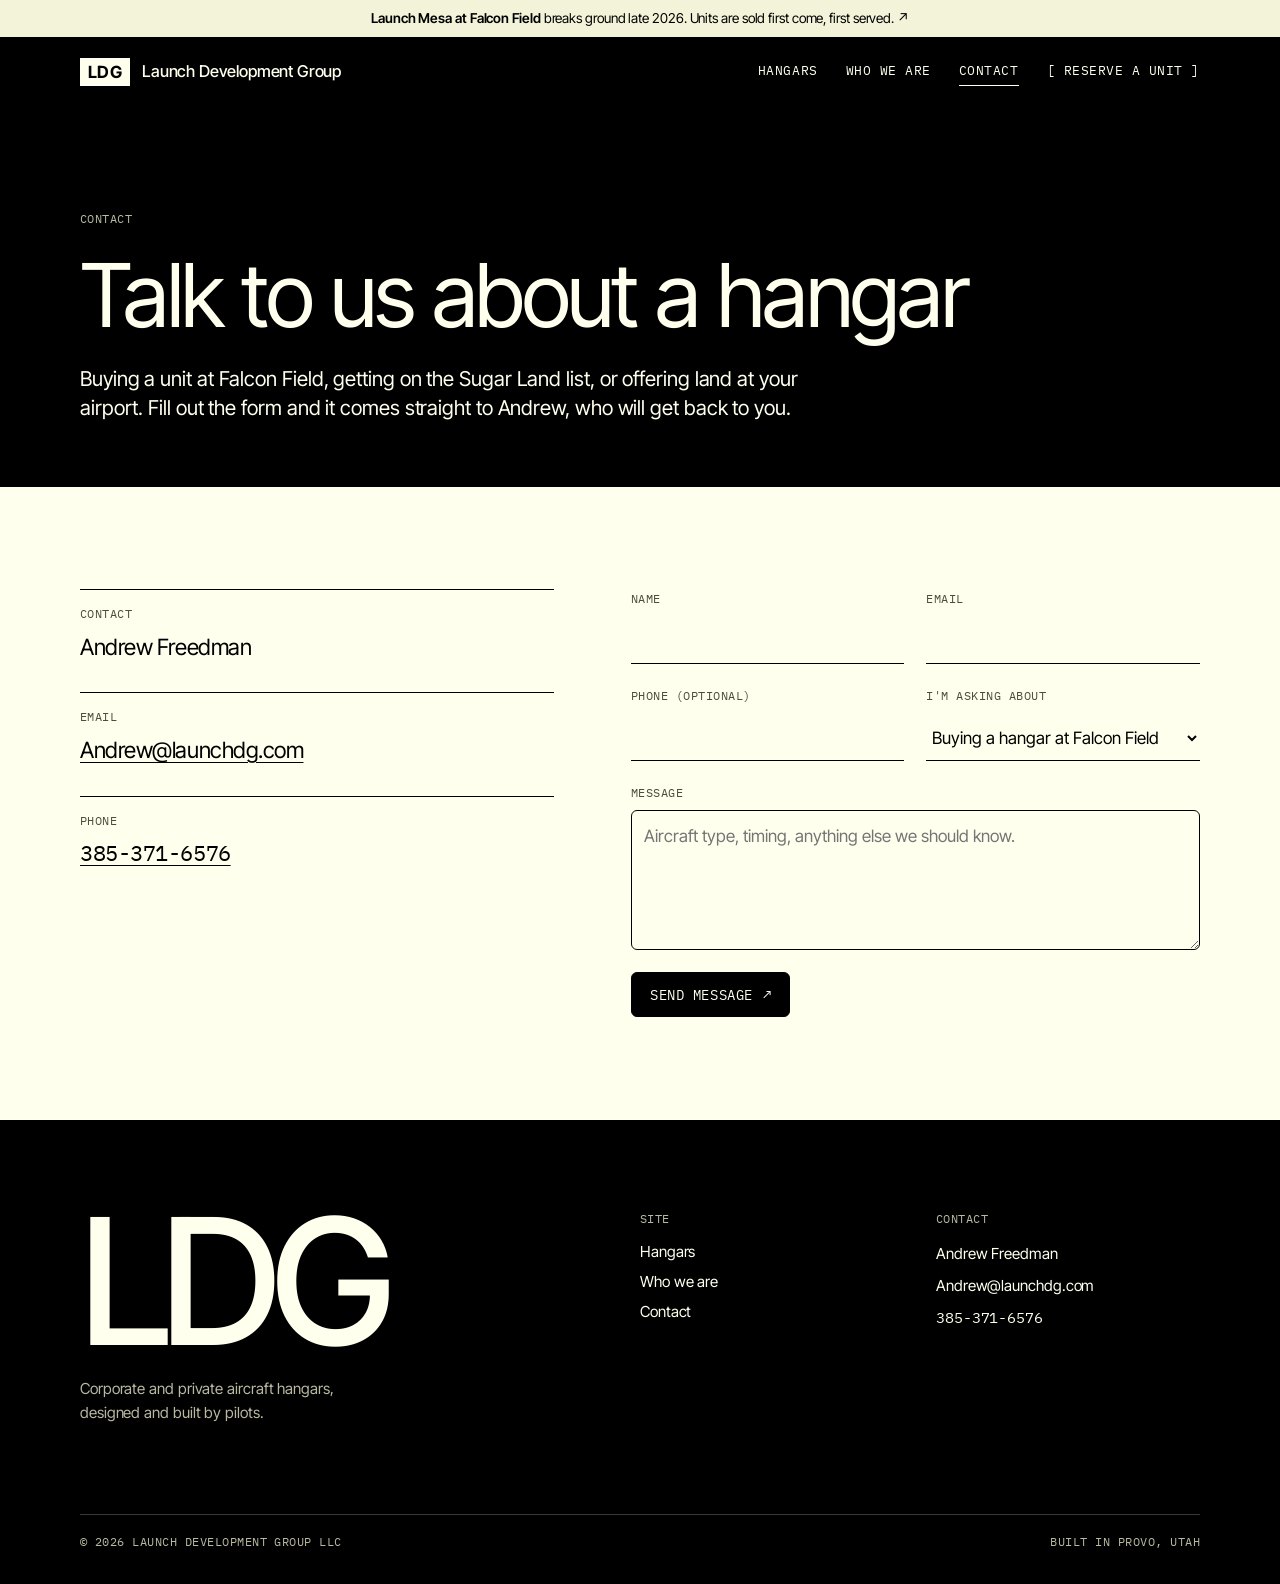
==== commit dd9b0580: "Remove office address from the site Co-Authored-By: Claude Opus 5.5 <noreply@anthropic.com> Claude-S" ====
--- a/contact.html
+++ b/contact.html
@@ -54,10 +54,6 @@
         <div>
           <span class="label">Phone</span>
           <p class="num"><a href="tel:+13853716576">385-371-6576</a></p>
-        </div>
-        <div>
-          <span class="label">Office</span>
-          <p>88 W 4420 N<br>Provo, UT 84604</p>
         </div>
       </div>
 
@@ -124,7 +120,6 @@
         <p>Andrew Freedman</p>
         <a href="mailto:Andrew@launchdg.com">Andrew@launchdg.com</a>
         <a class="num" href="tel:+13853716576">385-371-6576</a>
-        <p>88 W 4420 N<br>Provo, UT 84604</p>
       </div>
     </div>
     <div class="footer-base">
